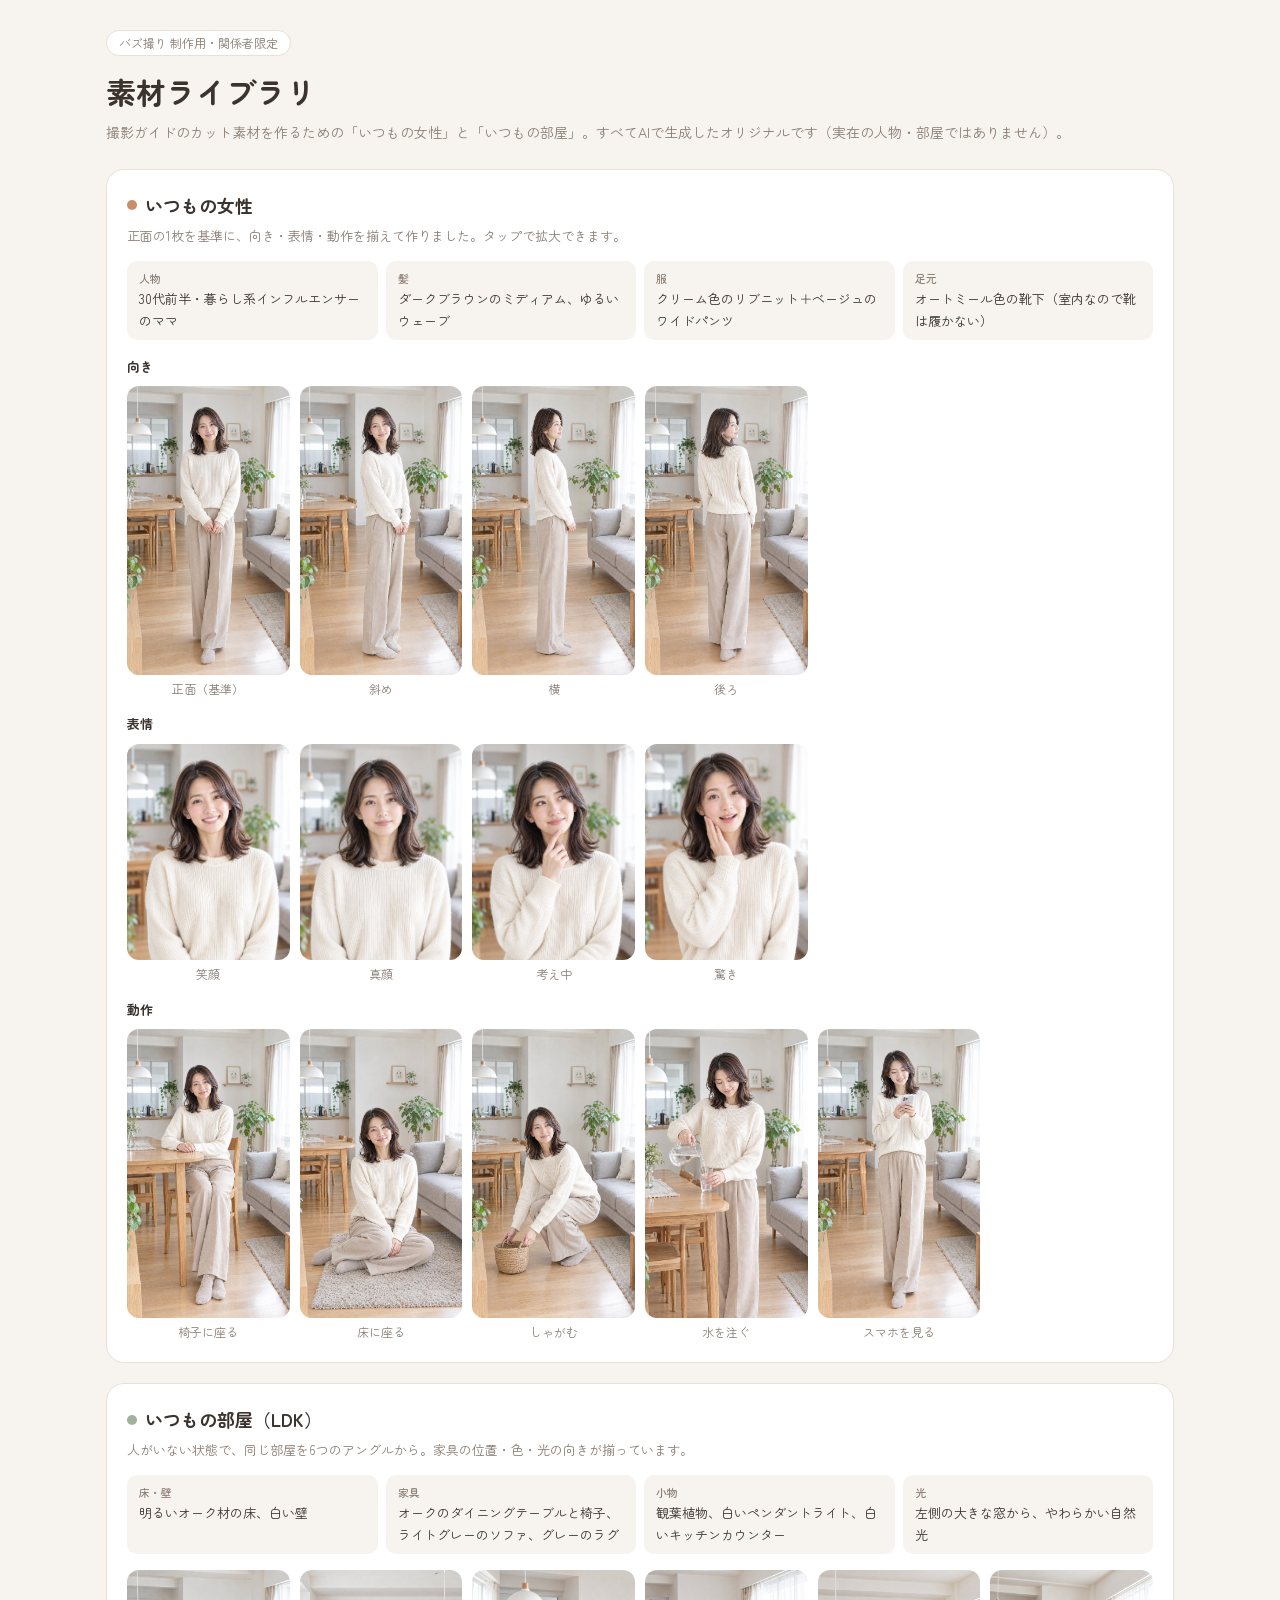
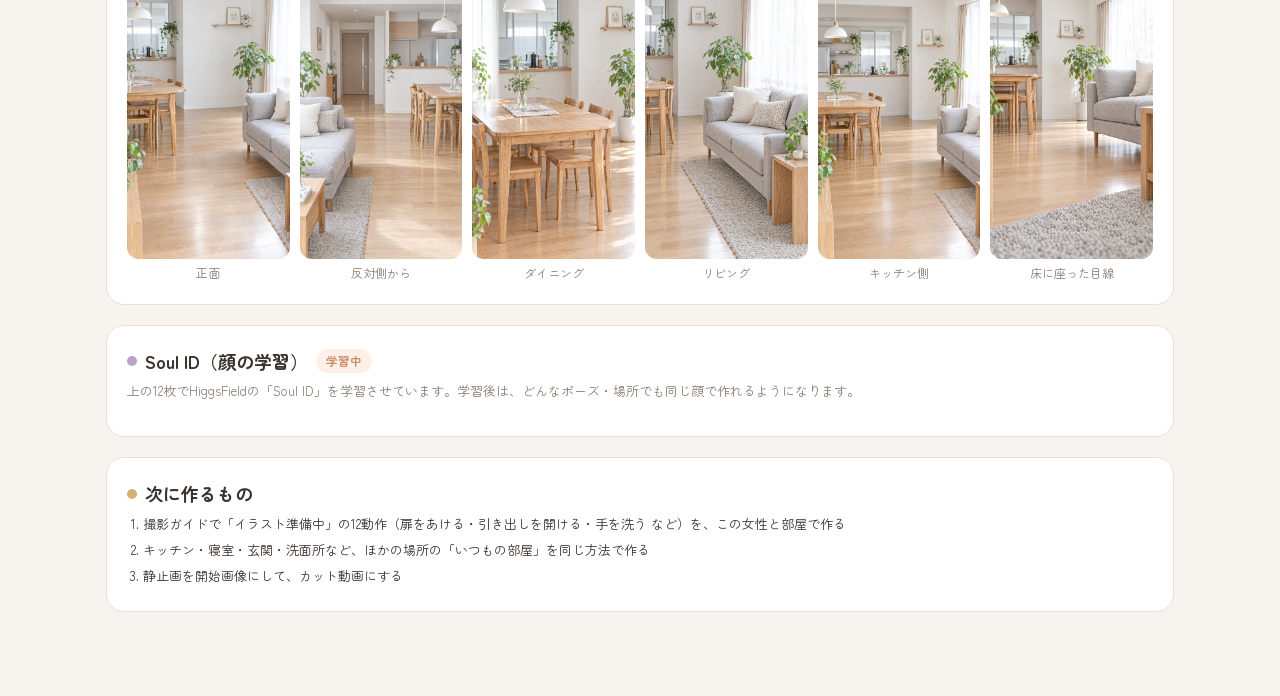
==== refs/index.html @ 51b1c828 "素材ライブラリ（いつもの女性・いつもの部屋）ページを追加 Co-Authored-By: Claude Opus 5.5 <noreply@anthropic.com>" ====
<!doctype html>
<html lang="ja">
<head>
<meta charset="utf-8">
<meta name="viewport" content="width=device-width,initial-scale=1">
<meta name="robots" content="noindex,nofollow">
<title>バズ撮り 素材ライブラリ</title>
<link rel="preconnect" href="https://fonts.googleapis.com">
<link href="https://fonts.googleapis.com/css2?family=Zen+Maru+Gothic:wght@500;700&display=swap" rel="stylesheet">
<style>
:root{--bg:#f7f3ee;--card:#fff;--ink:#3b332d;--sub:#8a7e74;--line:#e9e0d6;--accent:#c98f6b;--sage:#9fb39a}
*{box-sizing:border-box}
body{margin:0;background:var(--bg);color:var(--ink);font-family:"Zen Maru Gothic","Hiragino Sans",sans-serif;line-height:1.7}
.wrap{max-width:1100px;margin:0 auto;padding:28px 16px 64px}
.badge{display:inline-block;font-size:12px;background:#fff;border:1px solid var(--line);border-radius:99px;padding:2px 12px;color:var(--sub)}
h1{font-size:clamp(22px,4vw,30px);margin:10px 0 4px}
.lead{color:var(--sub);margin:0 0 24px;font-size:14px}
section{background:var(--card);border:1px solid var(--line);border-radius:18px;padding:20px;margin-bottom:20px}
h2{font-size:18px;margin:0 0 4px;display:flex;align-items:center;gap:8px}
h2 .dot{width:10px;height:10px;border-radius:50%;background:var(--accent)}
.desc{color:var(--sub);font-size:13px;margin:0 0 14px}
.spec{display:grid;grid-template-columns:repeat(auto-fit,minmax(200px,1fr));gap:8px;margin:0 0 16px;padding:0;list-style:none}
.spec li{background:var(--bg);border-radius:10px;padding:8px 12px;font-size:13px}
.spec b{display:block;font-size:11px;color:var(--sub);font-weight:500}
.grid{display:grid;grid-template-columns:repeat(auto-fill,minmax(150px,1fr));gap:10px}
.grid figure{margin:0;cursor:zoom-in}
.grid img{width:100%;aspect-ratio:9/16;object-fit:cover;border-radius:12px;background:#eee;display:block}
.grid.sq img{aspect-ratio:3/4}
figcaption{font-size:12px;color:var(--sub);text-align:center;margin-top:4px}
.group{font-size:13px;font-weight:700;margin:14px 0 8px;color:var(--ink)}
.status{display:inline-block;font-size:12px;border-radius:99px;padding:2px 10px;background:#fdf0e6;color:var(--accent)}
.status.ok{background:#eaf2e8;color:#5d7d57}
#lb{position:fixed;inset:0;background:rgba(40,32,26,.88);display:none;align-items:center;justify-content:center;padding:16px;z-index:9}
#lb.on{display:flex}#lb img{max-width:100%;max-height:90vh;border-radius:12px}
#lb p{position:absolute;bottom:14px;left:0;right:0;text-align:center;color:#fff;font-size:14px;margin:0}
.how{font-size:13px;margin:0;padding-left:1.2em}
.how li{margin-bottom:4px}
code{background:var(--bg);border-radius:6px;padding:1px 6px;font-size:12px}
</style>
</head>
<body>
<div class="wrap">
  <span class="badge">バズ撮り 制作用・関係者限定</span>
  <h1>素材ライブラリ</h1>
  <p class="lead">撮影ガイドのカット素材を作るための「いつもの女性」と「いつもの部屋」。すべてAIで生成したオリジナルです（実在の人物・部屋ではありません）。</p>

  <section>
    <h2><span class="dot"></span>いつもの女性</h2>
    <p class="desc">正面の1枚を基準に、向き・表情・動作を揃えて作りました。タップで拡大できます。</p>
    <ul class="spec">
      <li><b>人物</b>30代前半・暮らし系インフルエンサーのママ</li>
      <li><b>髪</b>ダークブラウンのミディアム、ゆるいウェーブ</li>
      <li><b>服</b>クリーム色のリブニット＋ベージュのワイドパンツ</li>
      <li><b>足元</b>オートミール色の靴下（室内なので靴は履かない）</li>
    </ul>
    <div class="group">向き</div>
    <div class="grid" id="g-dir"></div>
    <div class="group">表情</div>
    <div class="grid sq" id="g-face"></div>
    <div class="group">動作</div>
    <div class="grid" id="g-act"></div>
  </section>

  <section>
    <h2><span class="dot" style="background:var(--sage)"></span>いつもの部屋（LDK）</h2>
    <p class="desc">人がいない状態で、同じ部屋を6つのアングルから。家具の位置・色・光の向きが揃っています。</p>
    <ul class="spec">
      <li><b>床・壁</b>明るいオーク材の床、白い壁</li>
      <li><b>家具</b>オークのダイニングテーブルと椅子、ライトグレーのソファ、グレーのラグ</li>
      <li><b>小物</b>観葉植物、白いペンダントライト、白いキッチンカウンター</li>
      <li><b>光</b>左側の大きな窓から、やわらかい自然光</li>
    </ul>
    <div class="grid" id="g-room"></div>
  </section>

  <section id="soul">
    <h2><span class="dot" style="background:#b9a3c9"></span>Soul ID（顔の学習） <span class="status" id="soul-status">学習中</span></h2>
    <p class="desc">上の12枚でHiggsFieldの「Soul ID」を学習させています。学習後は、どんなポーズ・場所でも同じ顔で作れるようになります。</p>
    <div class="grid" id="g-soul"></div>
  </section>

  <section>
    <h2><span class="dot" style="background:#d3b36b"></span>次に作るもの</h2>
    <ol class="how">
      <li>撮影ガイドで「イラスト準備中」の12動作（扉をあける・引き出しを開ける・手を洗う など）を、この女性と部屋で作る</li>
      <li>キッチン・寝室・玄関・洗面所など、ほかの場所の「いつもの部屋」を同じ方法で作る</li>
      <li>静止画を開始画像にして、カット動画にする</li>
    </ol>
  </section>
</div>
<div id="lb"><img alt=""><p></p></div>
<script>
const D={
 "g-dir":[["00_base_front","正面（基準）"],["01_threequarter","斜め"],["02_profile","横"],["03_back","後ろ"]],
 "g-face":[["04_laugh","笑顔"],["05_neutral","真顔"],["06_think","考え中"],["07_surprise","驚き"]],
 "g-act":[["08_sit_chair","椅子に座る"],["09_sit_floor","床に座る"],["10_crouch","しゃがむ"],["11_pour","水を注ぐ"],["12_phone","スマホを見る"]],
 "g-room":[["01_front","正面"],["02_reverse","反対側から"],["03_dining","ダイニング"],["04_living","リビング"],["05_kitchen","キッチン側"],["06_lowangle","床に座った目線"]]
};
const SOUL=window.SOUL||[];
function fig(src,cap){return `<figure data-src="${src}" data-cap="${cap}"><img loading="lazy" src="${src}" alt="${cap}"><figcaption>${cap}</figcaption></figure>`}
for(const [id,list] of Object.entries(D)){
  const sub=id==="g-room"?"room_ldk":"set_v1";
  document.getElementById(id).innerHTML=list.map(([f,c])=>fig(`img/${sub}__${f}.jpg`,c)).join("");
}
if(SOUL.length){document.getElementById("g-soul").innerHTML=SOUL.map(([f,c])=>fig(`img/${f}.jpg`,c)).join("");const s=document.getElementById("soul-status");s.textContent="学習済み";s.classList.add("ok")}
const lb=document.getElementById("lb");
document.addEventListener("click",e=>{const f=e.target.closest("figure");if(f){lb.querySelector("img").src=f.dataset.src;lb.querySelector("p").textContent=f.dataset.cap;lb.classList.add("on")}else if(e.target.closest("#lb"))lb.classList.remove("on")});
</script>
</body>
</html>
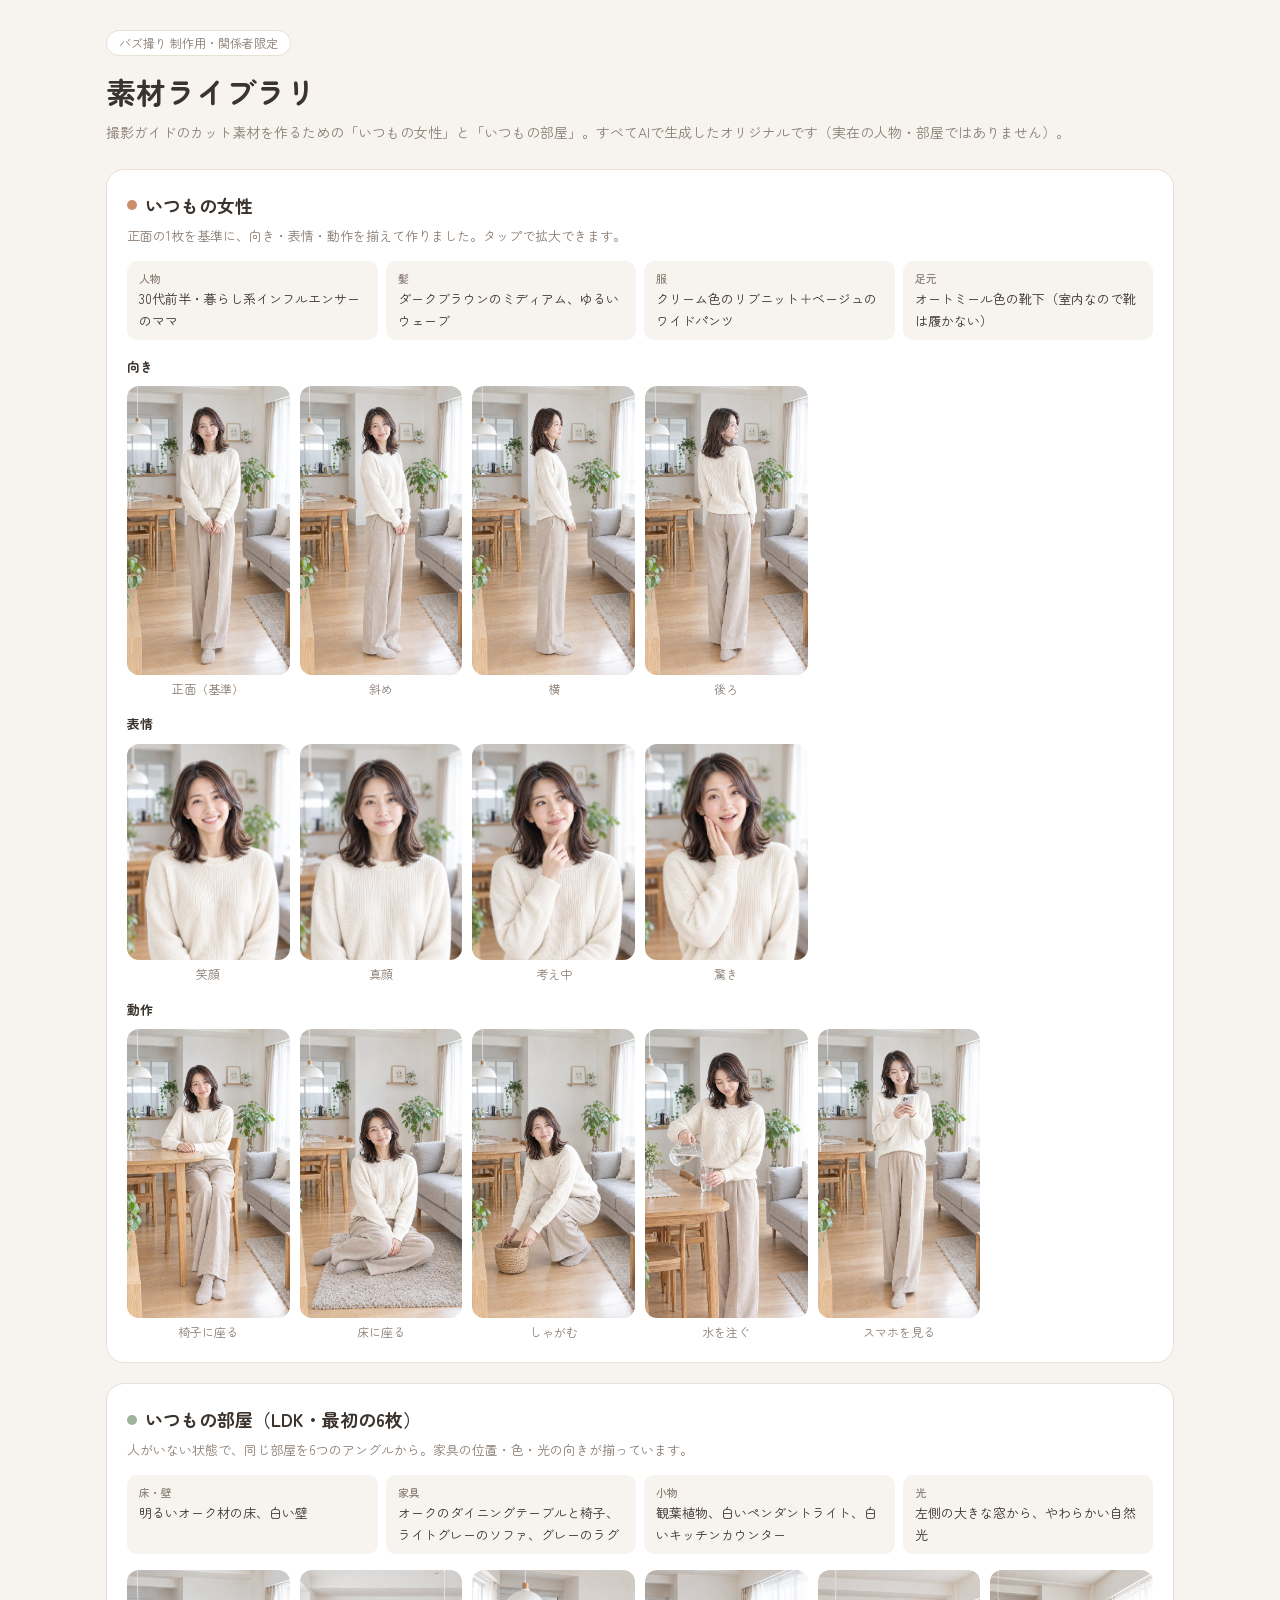
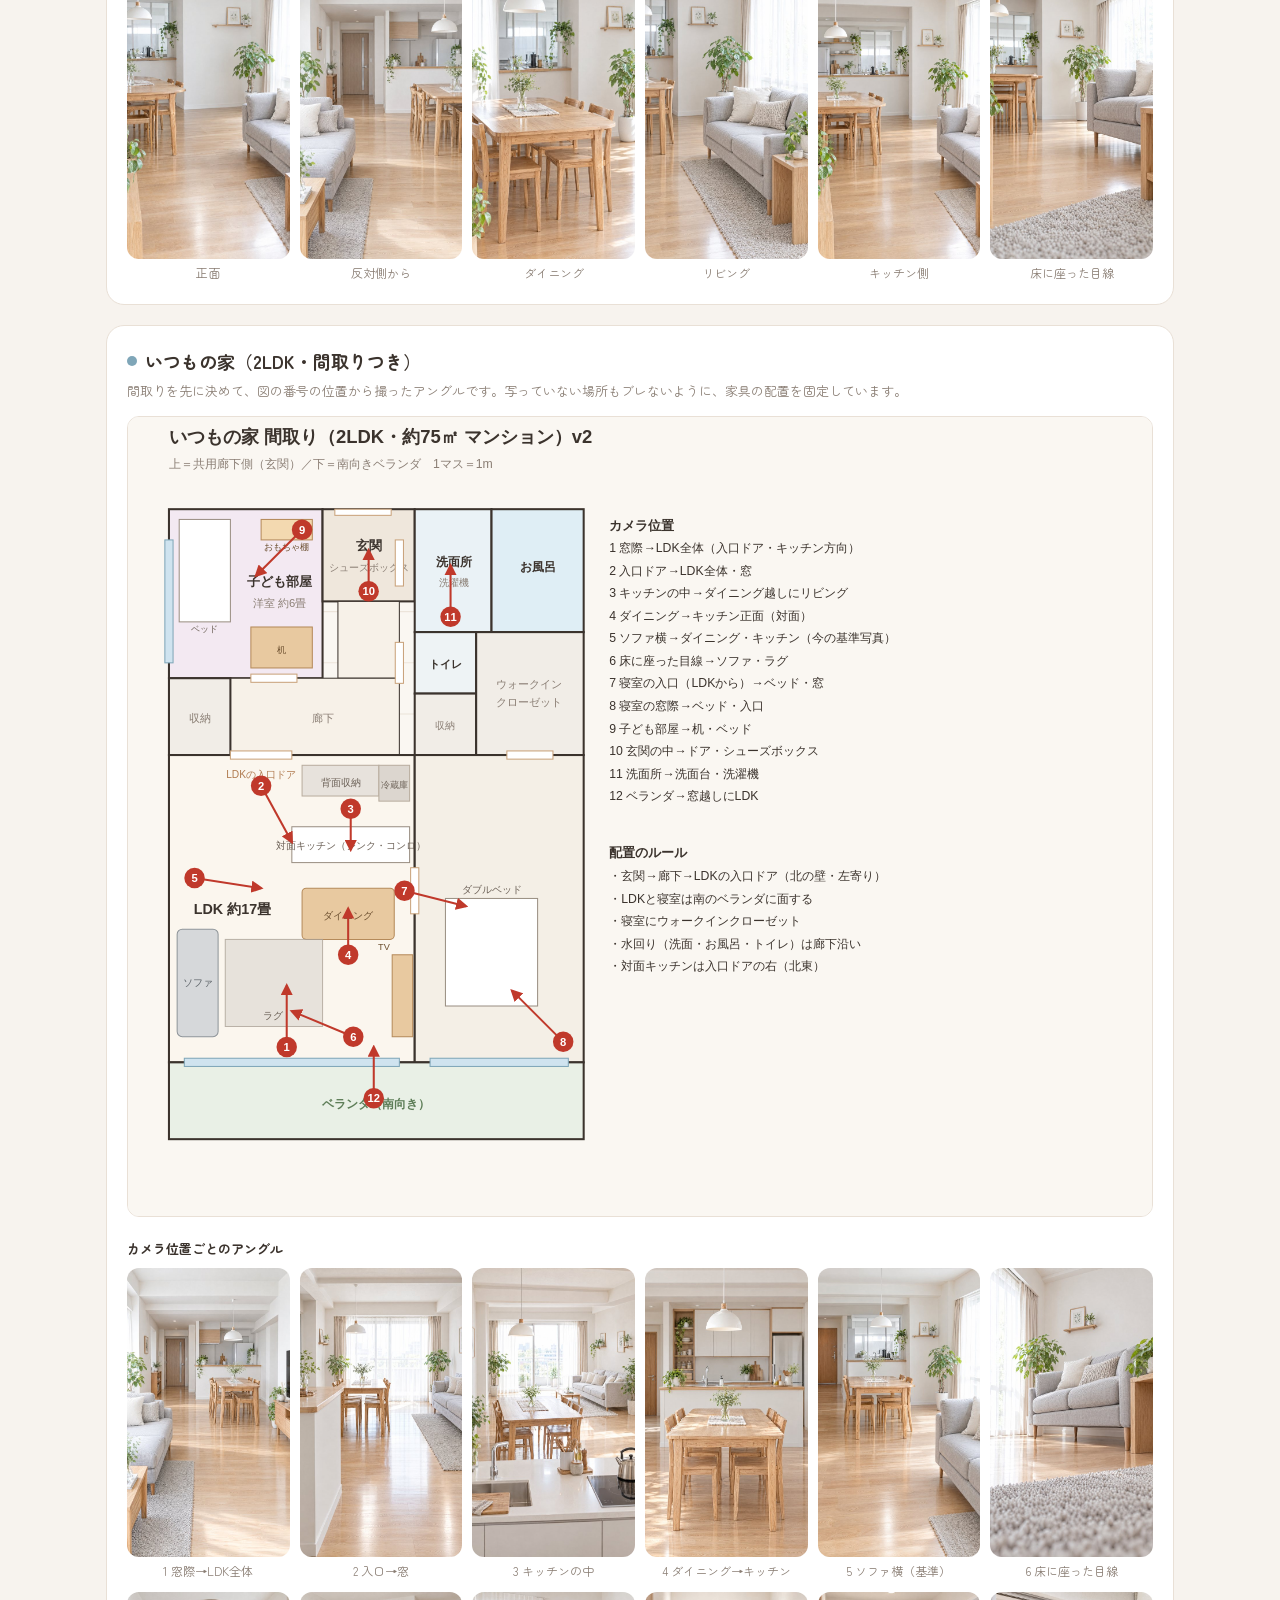
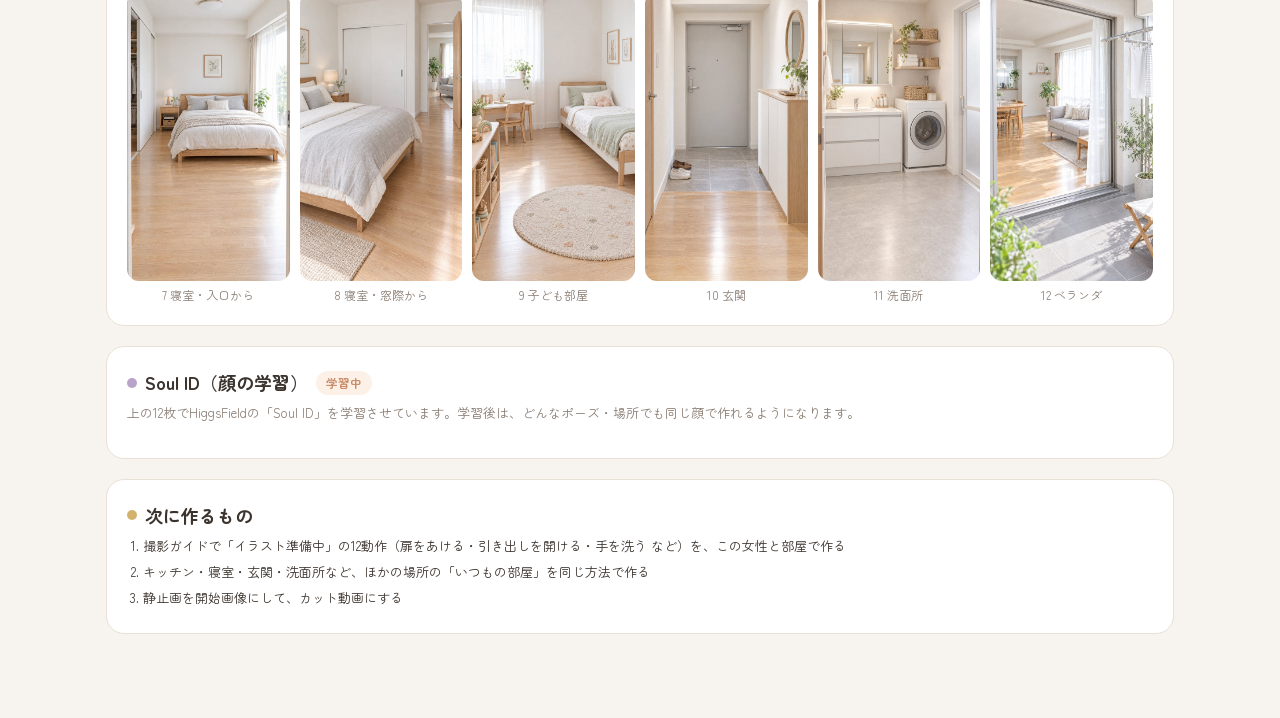
==== commit 28a9edbc: "素材ライブラリに家全体（間取り図＋12アングル）を追加 Co-Authored-By: Claude Opus 5.5 <noreply@anthropic.com>" ====
--- a/refs/index.html
+++ b/refs/index.html
@@ -62,7 +62,7 @@
   </section>
 
   <section>
-    <h2><span class="dot" style="background:var(--sage)"></span>いつもの部屋（LDK）</h2>
+    <h2><span class="dot" style="background:var(--sage)"></span>いつもの部屋（LDK・最初の6枚）</h2>
     <p class="desc">人がいない状態で、同じ部屋を6つのアングルから。家具の位置・色・光の向きが揃っています。</p>
     <ul class="spec">
       <li><b>床・壁</b>明るいオーク材の床、白い壁</li>
@@ -71,6 +71,14 @@
       <li><b>光</b>左側の大きな窓から、やわらかい自然光</li>
     </ul>
     <div class="grid" id="g-room"></div>
+  </section>
+
+  <section>
+    <h2><span class="dot" style="background:#7fa6b8"></span>いつもの家（2LDK・間取りつき）</h2>
+    <p class="desc">間取りを先に決めて、図の番号の位置から撮ったアングルです。写っていない場所もブレないように、家具の配置を固定しています。</p>
+    <a href="img/floorplan_house_v2.svg" target="_blank"><img src="img/floorplan_house_v2.svg" alt="間取り図" style="width:100%;border:1px solid var(--line);border-radius:12px;background:#fff"></a>
+    <div class="group">カメラ位置ごとのアングル</div>
+    <div class="grid" id="g-house"></div>
   </section>
 
   <section id="soul">
@@ -94,12 +102,13 @@
  "g-dir":[["00_base_front","正面（基準）"],["01_threequarter","斜め"],["02_profile","横"],["03_back","後ろ"]],
  "g-face":[["04_laugh","笑顔"],["05_neutral","真顔"],["06_think","考え中"],["07_surprise","驚き"]],
  "g-act":[["08_sit_chair","椅子に座る"],["09_sit_floor","床に座る"],["10_crouch","しゃがむ"],["11_pour","水を注ぐ"],["12_phone","スマホを見る"]],
+ "g-house":[["01_ldk_window_to_north","1 窓際→LDK全体"],["02_ldk_door_to_window","2 入口→窓"],["03_kitchen_inside","3 キッチンの中"],["04_dining_to_kitchen","4 ダイニング→キッチン"],["05_sofa_side_to_east","5 ソファ横（基準）"],["06_floor_low_sofa","6 床に座った目線"],["07_bedroom_door","7 寝室・入口から"],["08_bedroom_window","8 寝室・窓際から"],["09_kidsroom","9 子ども部屋"],["10_genkan","10 玄関"],["11_washroom","11 洗面所"],["12_balcony","12 ベランダ"]],
  "g-room":[["01_front","正面"],["02_reverse","反対側から"],["03_dining","ダイニング"],["04_living","リビング"],["05_kitchen","キッチン側"],["06_lowangle","床に座った目線"]]
 };
 const SOUL=window.SOUL||[];
 function fig(src,cap){return `<figure data-src="${src}" data-cap="${cap}"><img loading="lazy" src="${src}" alt="${cap}"><figcaption>${cap}</figcaption></figure>`}
 for(const [id,list] of Object.entries(D)){
-  const sub=id==="g-room"?"room_ldk":"set_v1";
+  const sub=id==="g-room"?"room_ldk":id==="g-house"?"house_v2":"set_v1";
   document.getElementById(id).innerHTML=list.map(([f,c])=>fig(`img/${sub}__${f}.jpg`,c)).join("");
 }
 if(SOUL.length){document.getElementById("g-soul").innerHTML=SOUL.map(([f,c])=>fig(`img/${f}.jpg`,c)).join("");const s=document.getElementById("soul-status");s.textContent="学習済み";s.classList.add("ok")}
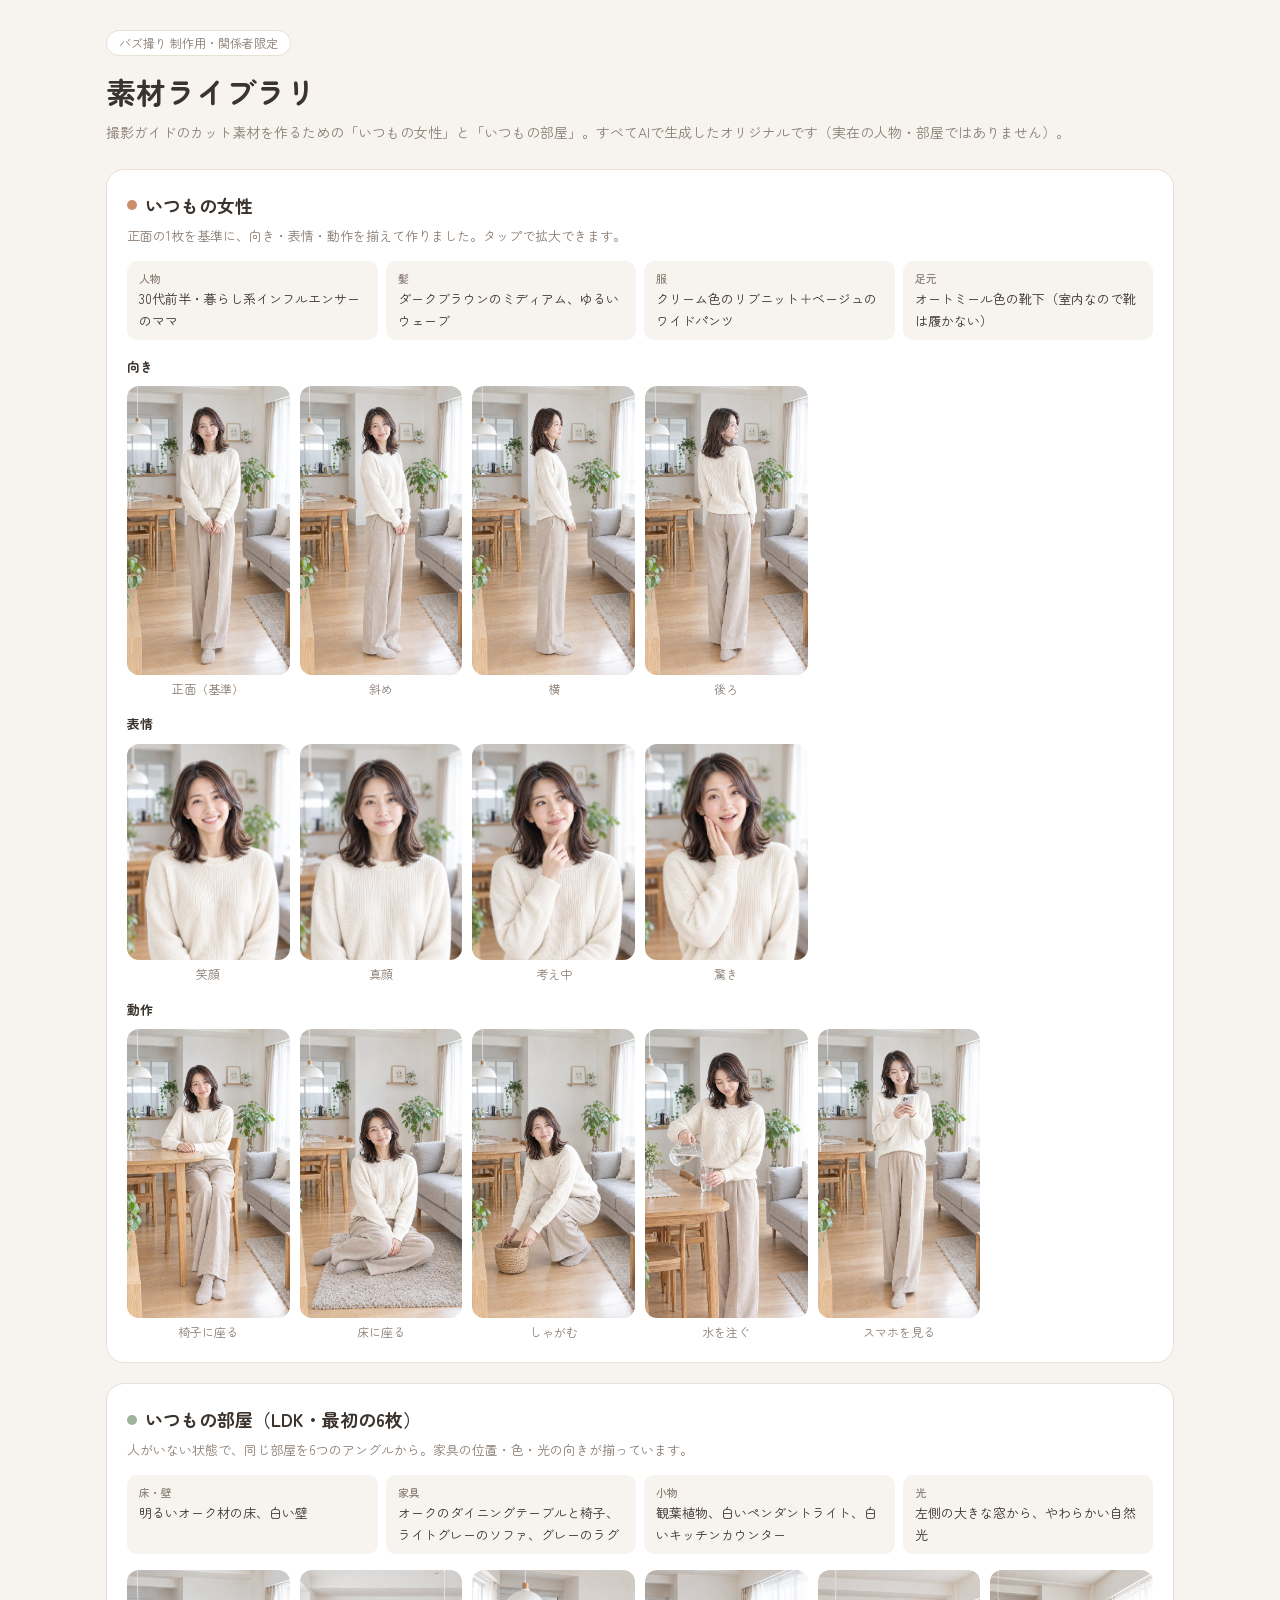
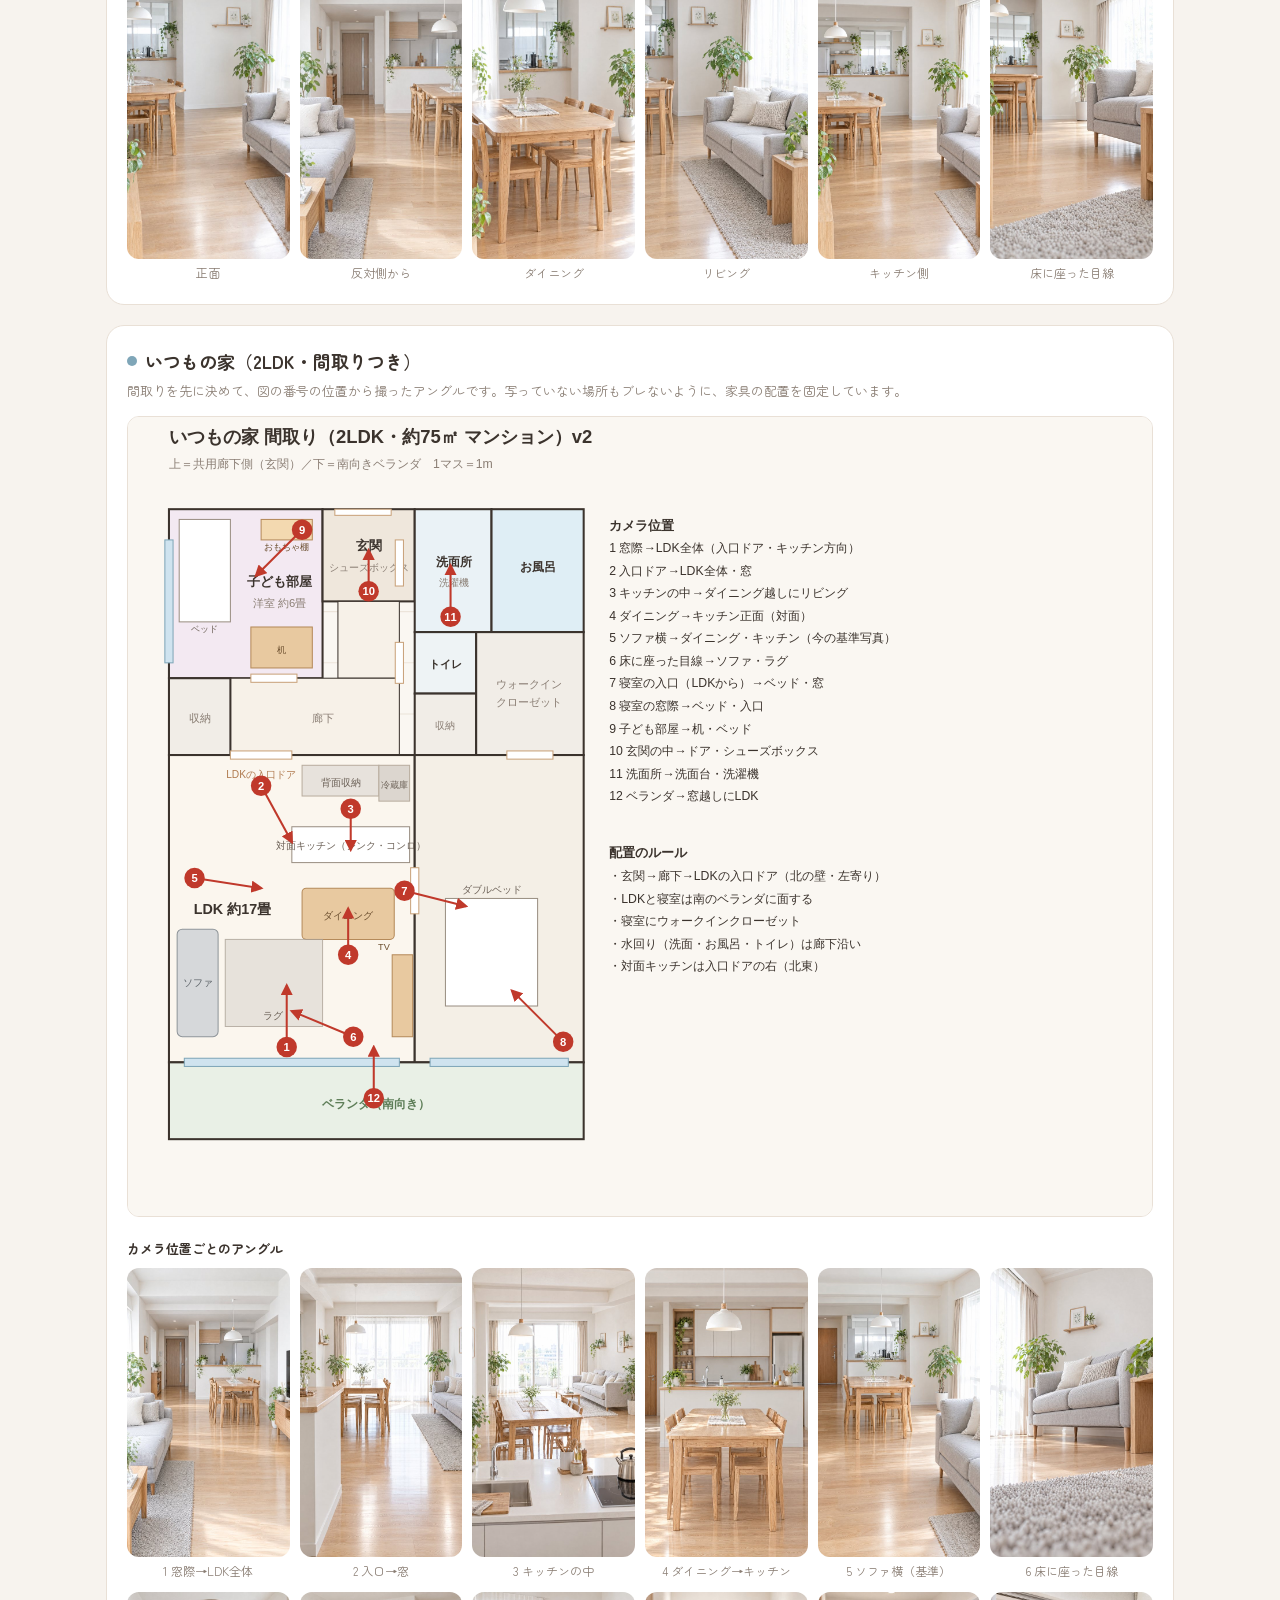
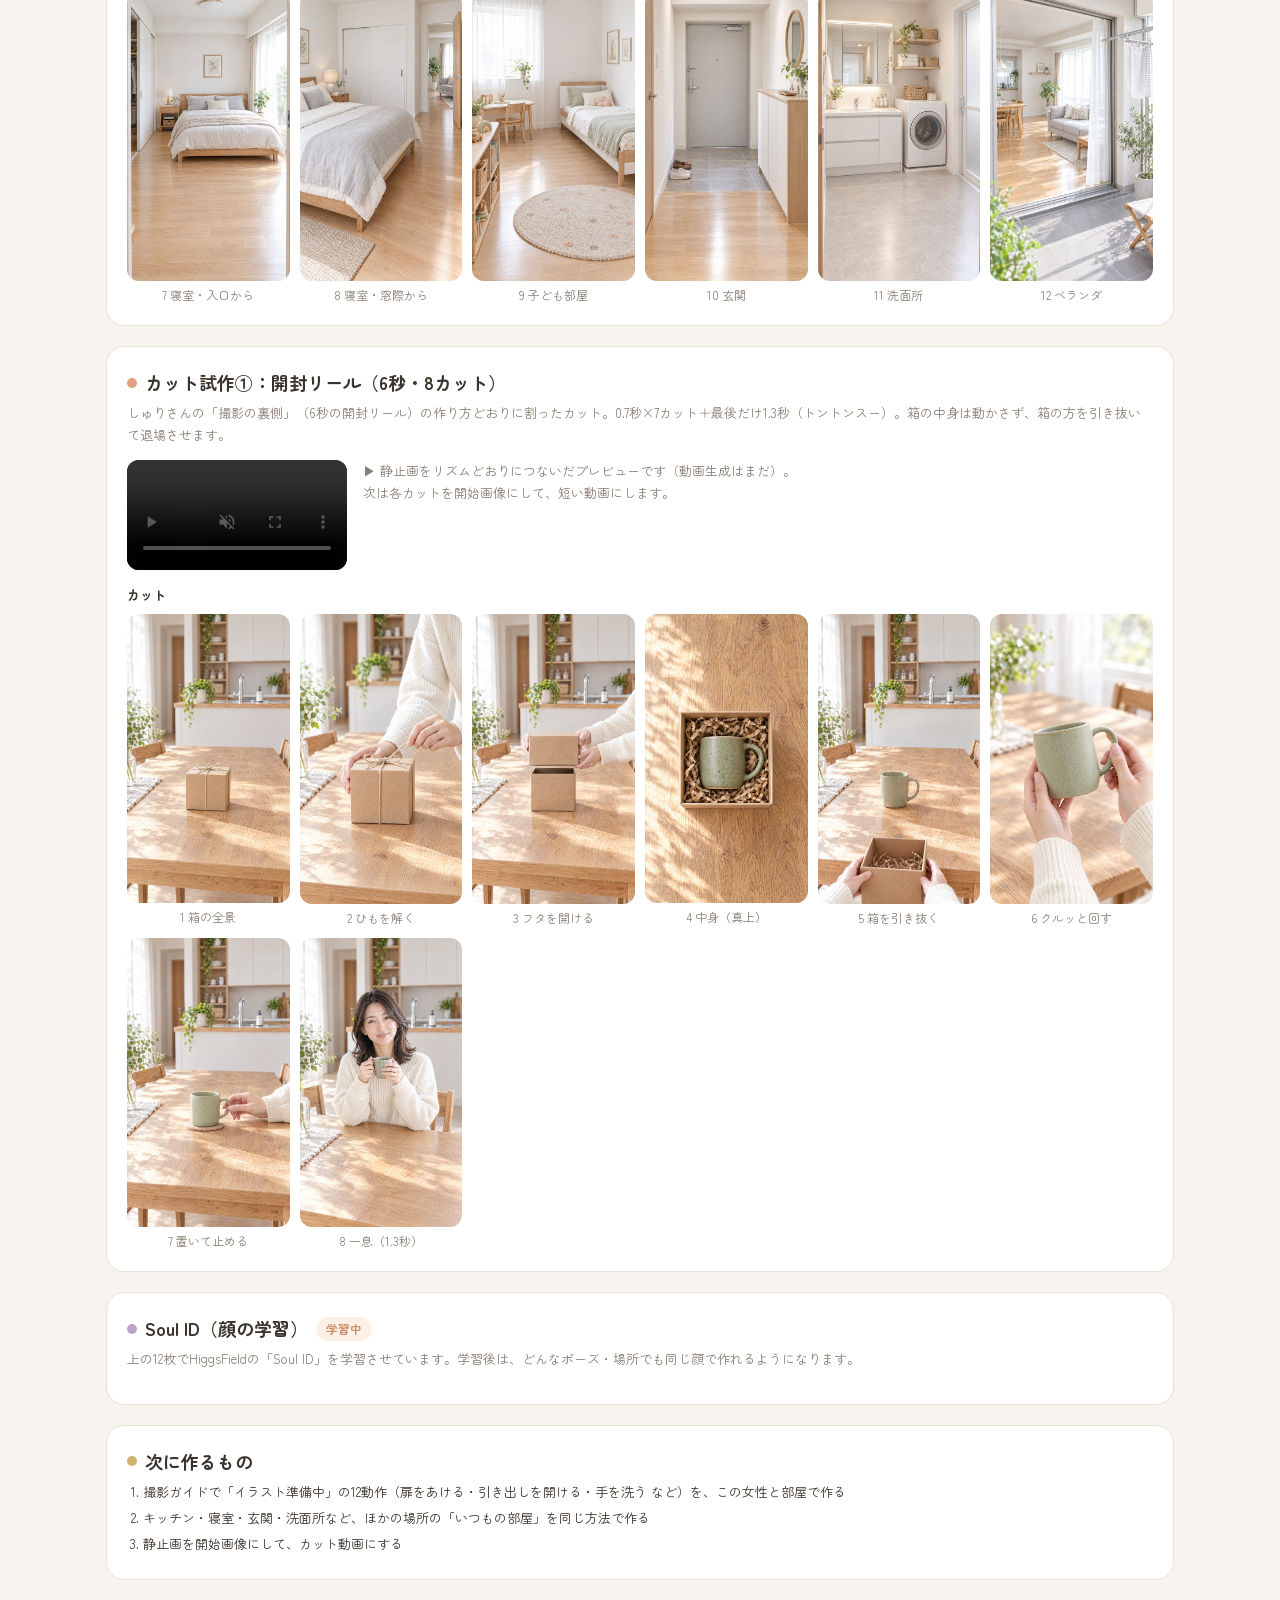
==== commit 3a253dea: "素材ライブラリに開封リール8カット＋6秒プレビューを追加 Co-Authored-By: Claude Opus 5.5 <noreply@anthropic.com>" ====
--- a/refs/index.html
+++ b/refs/index.html
@@ -81,6 +81,17 @@
     <div class="grid" id="g-house"></div>
   </section>
 
+  <section>
+    <h2><span class="dot" style="background:#e0a17d"></span>カット試作①：開封リール（6秒・8カット）</h2>
+    <p class="desc">しゅりさんの「撮影の裏側」（6秒の開封リール）の作り方どおりに割ったカット。0.7秒×7カット＋最後だけ1.3秒（トントンスー）。箱の中身は動かさず、箱の方を引き抜いて退場させます。</p>
+    <div style="display:flex;gap:16px;flex-wrap:wrap;align-items:flex-start">
+      <video src="img/unbox_preview.mp4" controls loop muted playsinline style="width:220px;border-radius:12px;background:#000"></video>
+      <p class="desc" style="flex:1;min-width:200px;margin:0">▶ 静止画をリズムどおりにつないだプレビューです（動画生成はまだ）。<br>次は各カットを開始画像にして、短い動画にします。</p>
+    </div>
+    <div class="group">カット</div>
+    <div class="grid" id="g-unbox"></div>
+  </section>
+
   <section id="soul">
     <h2><span class="dot" style="background:#b9a3c9"></span>Soul ID（顔の学習） <span class="status" id="soul-status">学習中</span></h2>
     <p class="desc">上の12枚でHiggsFieldの「Soul ID」を学習させています。学習後は、どんなポーズ・場所でも同じ顔で作れるようになります。</p>
@@ -103,12 +114,13 @@
  "g-face":[["04_laugh","笑顔"],["05_neutral","真顔"],["06_think","考え中"],["07_surprise","驚き"]],
  "g-act":[["08_sit_chair","椅子に座る"],["09_sit_floor","床に座る"],["10_crouch","しゃがむ"],["11_pour","水を注ぐ"],["12_phone","スマホを見る"]],
  "g-house":[["01_ldk_window_to_north","1 窓際→LDK全体"],["02_ldk_door_to_window","2 入口→窓"],["03_kitchen_inside","3 キッチンの中"],["04_dining_to_kitchen","4 ダイニング→キッチン"],["05_sofa_side_to_east","5 ソファ横（基準）"],["06_floor_low_sofa","6 床に座った目線"],["07_bedroom_door","7 寝室・入口から"],["08_bedroom_window","8 寝室・窓際から"],["09_kidsroom","9 子ども部屋"],["10_genkan","10 玄関"],["11_washroom","11 洗面所"],["12_balcony","12 ベランダ"]],
+ "g-unbox":[["c1_box","1 箱の全景"],["c2_twine","2 ひもを解く"],["c3_lid","3 フタを開ける"],["c4_topdown","4 中身（真上）"],["c5_boxaway","5 箱を引き抜く"],["c6_turn","6 クルッと回す"],["c7_setdown","7 置いて止める"],["c8_smile","8 一息（1.3秒）"]],
  "g-room":[["01_front","正面"],["02_reverse","反対側から"],["03_dining","ダイニング"],["04_living","リビング"],["05_kitchen","キッチン側"],["06_lowangle","床に座った目線"]]
 };
 const SOUL=window.SOUL||[];
 function fig(src,cap){return `<figure data-src="${src}" data-cap="${cap}"><img loading="lazy" src="${src}" alt="${cap}"><figcaption>${cap}</figcaption></figure>`}
 for(const [id,list] of Object.entries(D)){
-  const sub=id==="g-room"?"room_ldk":id==="g-house"?"house_v2":"set_v1";
+  const sub=id==="g-room"?"room_ldk":id==="g-house"?"house_v2":id==="g-unbox"?"unbox":"set_v1";
   document.getElementById(id).innerHTML=list.map(([f,c])=>fig(`img/${sub}__${f}.jpg`,c)).join("");
 }
 if(SOUL.length){document.getElementById("g-soul").innerHTML=SOUL.map(([f,c])=>fig(`img/${f}.jpg`,c)).join("");const s=document.getElementById("soul-status");s.textContent="学習済み";s.classList.add("ok")}
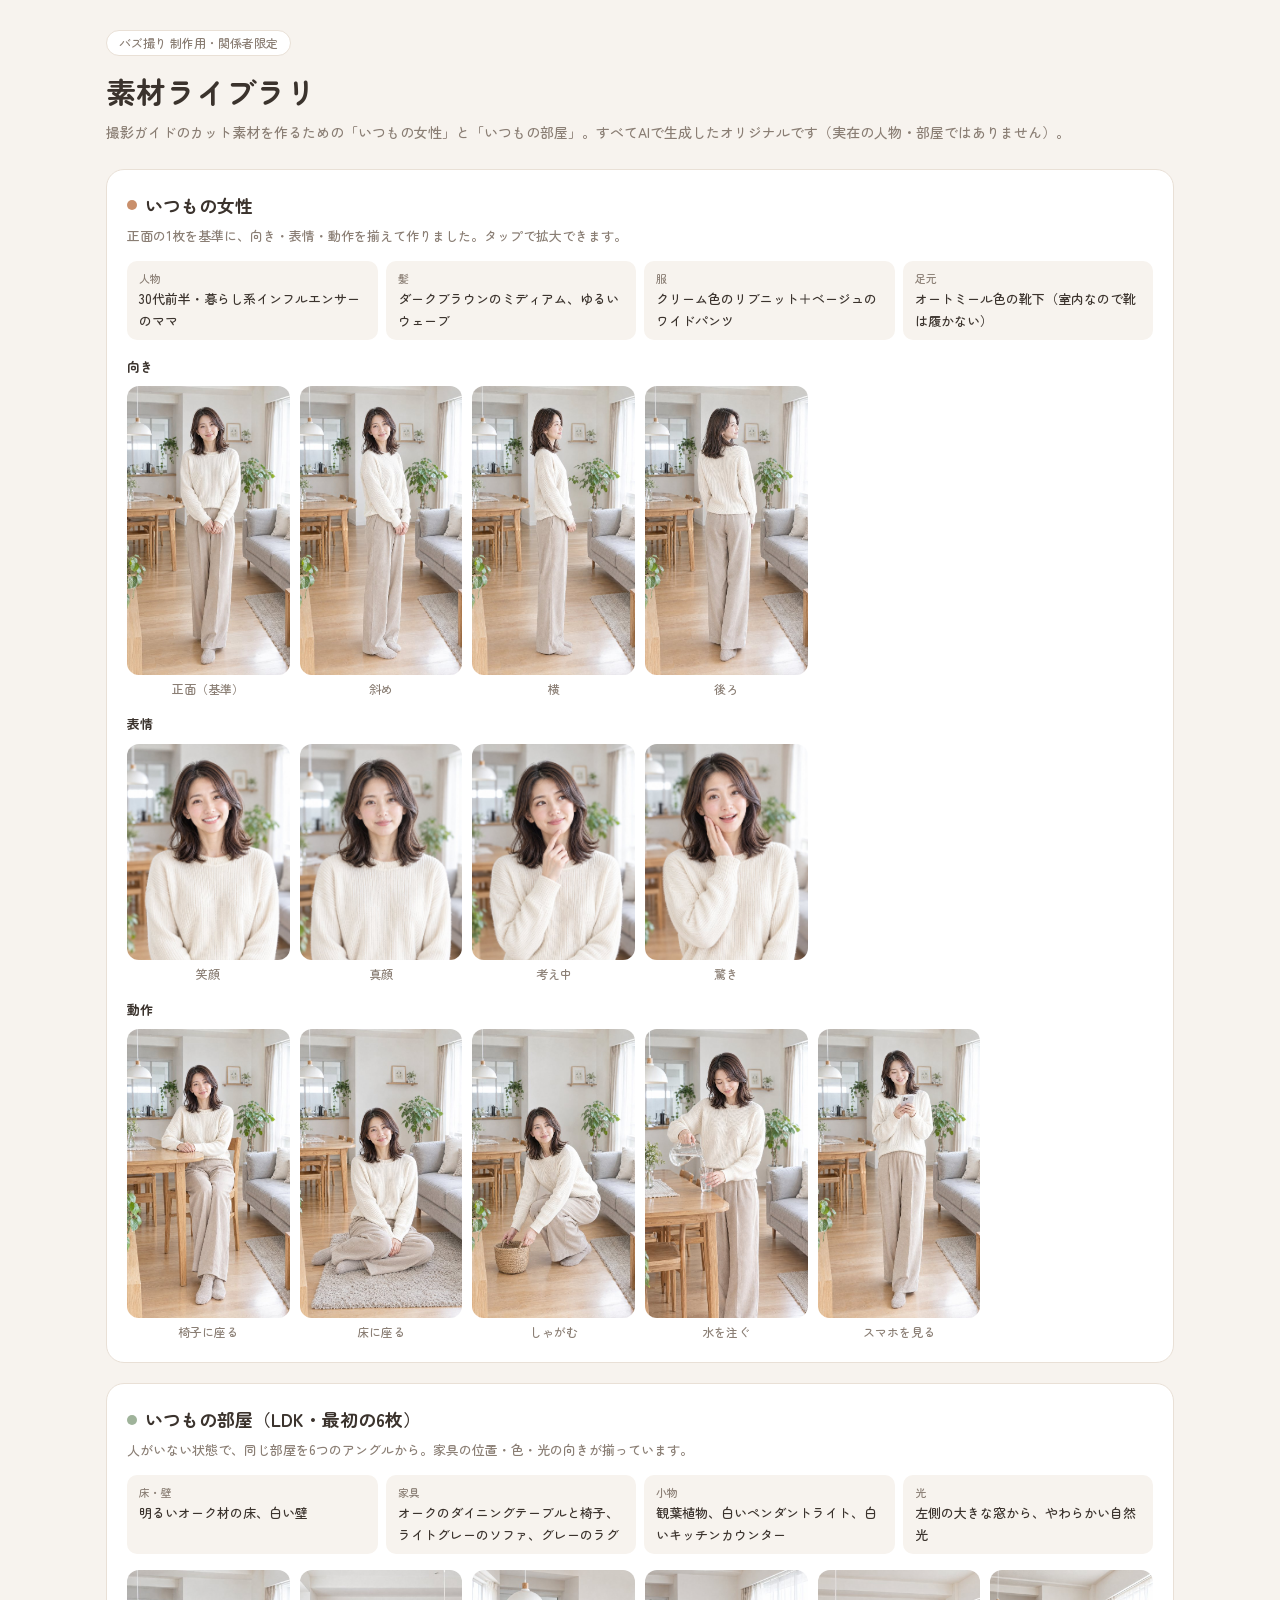
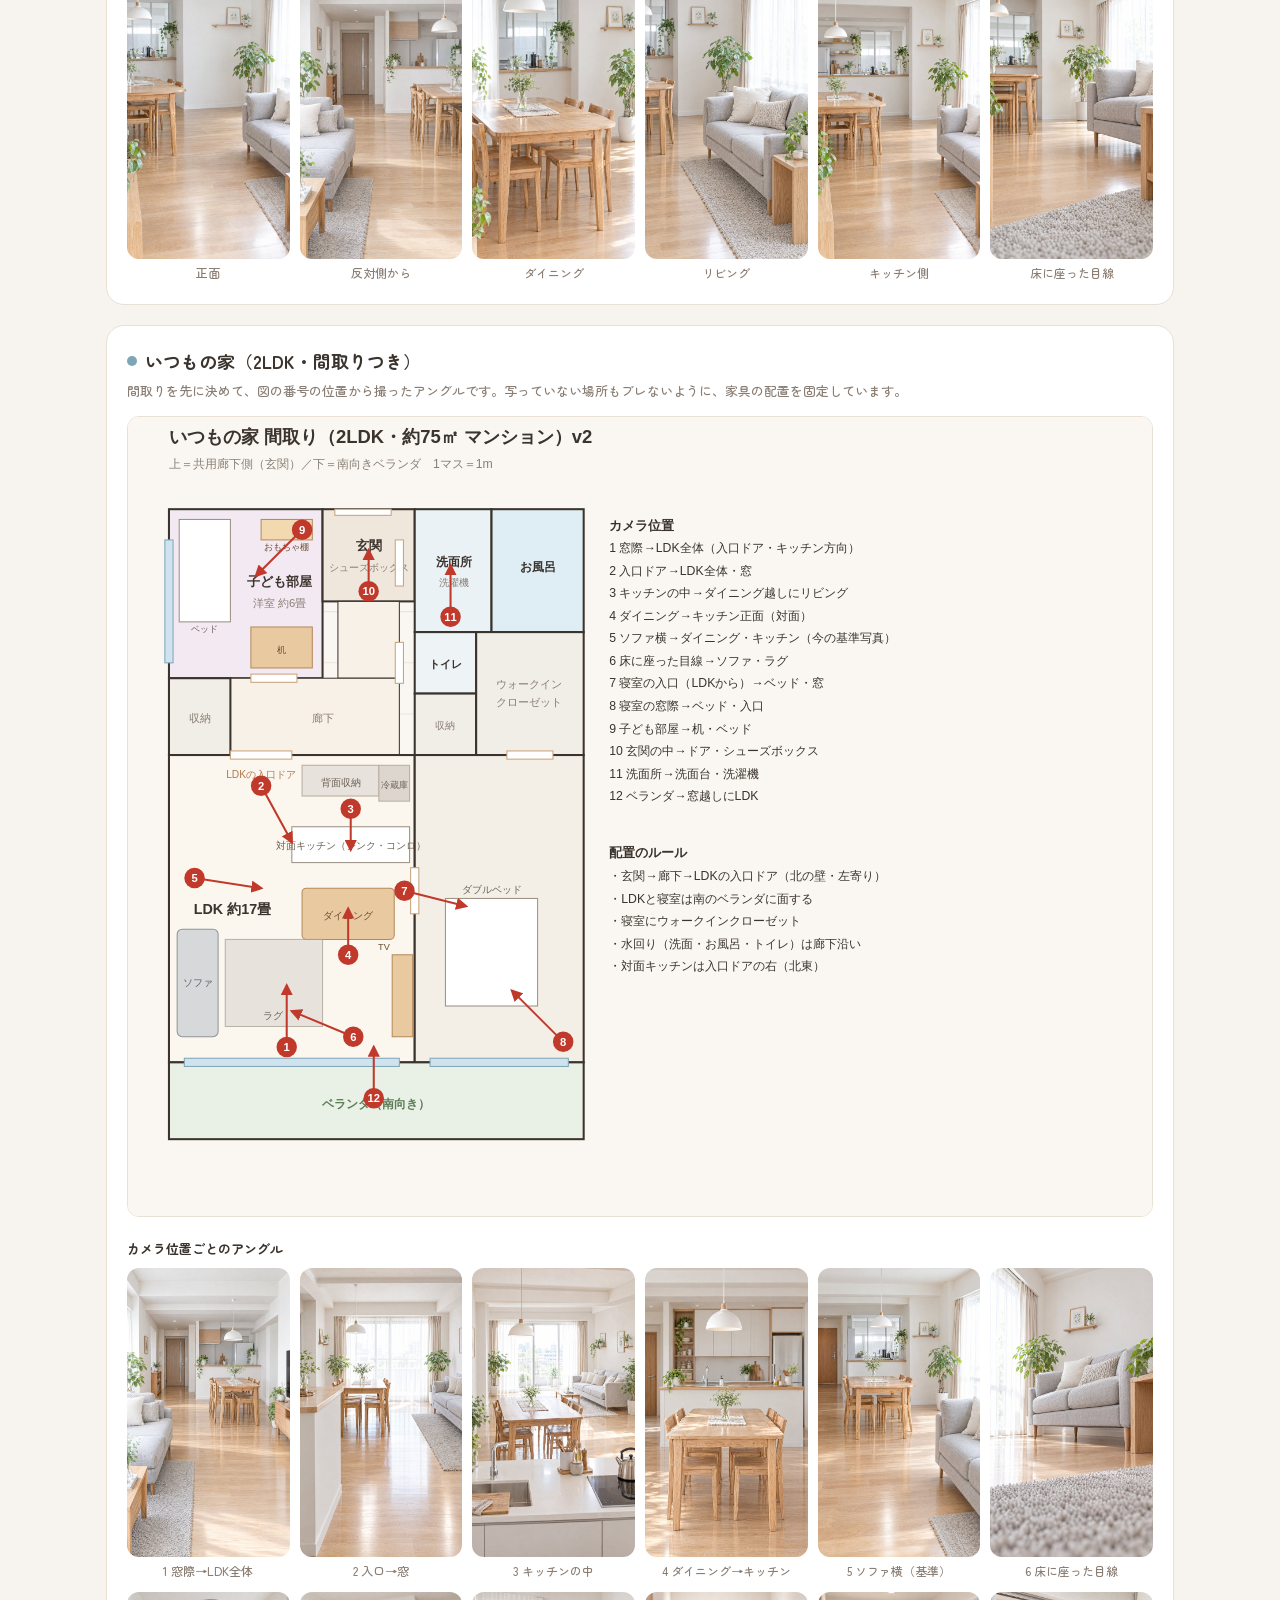
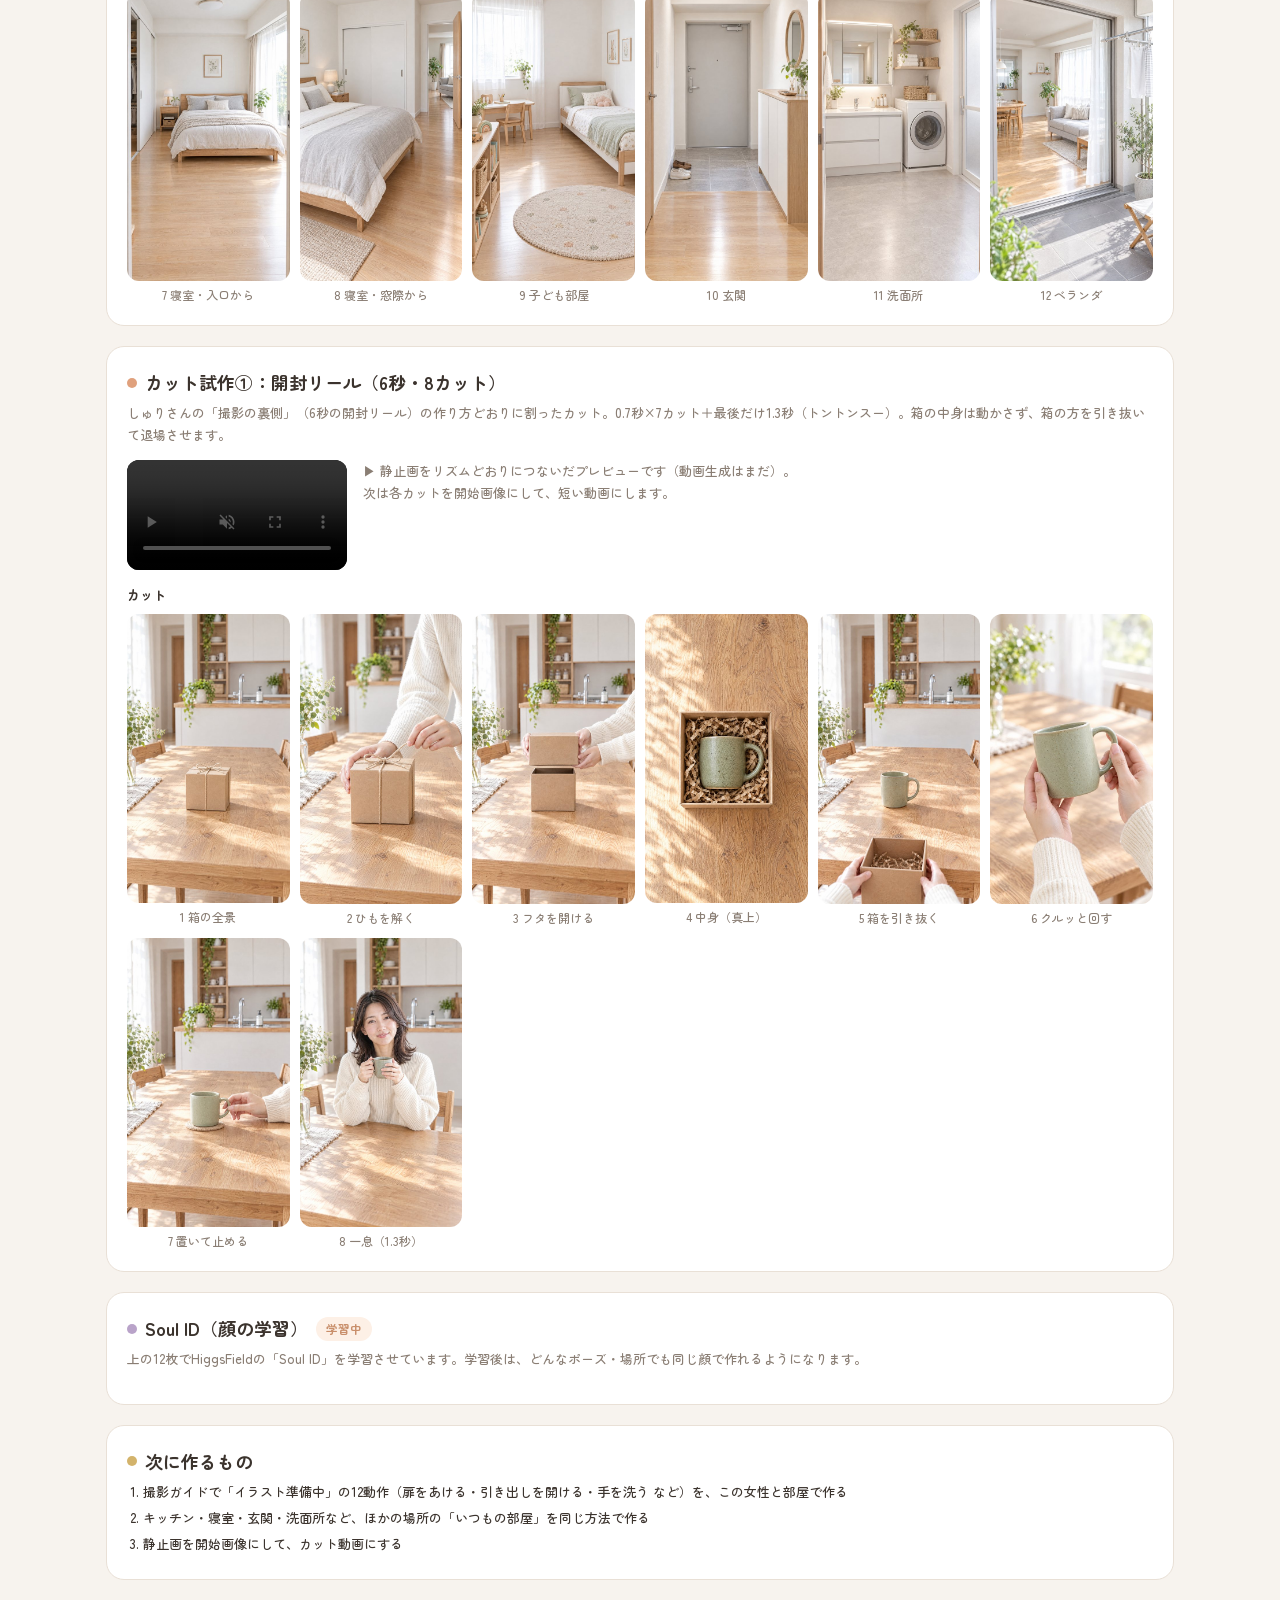
==== commit 603ac4d7: "Google Fonts の直リンクをやめ、使う文字だけに絞ったフォントをサイト内から配信（EU の IP 送信対策・scripts/selfhost_fonts.py） Co-Authored-By" ====
--- a/refs/index.html
+++ b/refs/index.html
@@ -5,8 +5,7 @@
 <meta name="viewport" content="width=device-width,initial-scale=1">
 <meta name="robots" content="noindex,nofollow">
 <title>バズ撮り 素材ライブラリ</title>
-<link rel="preconnect" href="https://fonts.googleapis.com">
-<link href="https://fonts.googleapis.com/css2?family=Zen+Maru+Gothic:wght@500;700&display=swap" rel="stylesheet">
+<link rel="stylesheet" href="../fonts/fonts.css">
 <style>
 :root{--bg:#f7f3ee;--card:#fff;--ink:#3b332d;--sub:#8a7e74;--line:#e9e0d6;--accent:#c98f6b;--sage:#9fb39a}
 *{box-sizing:border-box}
--- a/fonts/fonts.css
+++ b/fonts/fonts.css
@@ -0,0 +1,4 @@
+/* selfhost_fonts.py で生成（Google Fonts を使わずサイト内から配信） */
+@font-face { font-family: 'Zen Maru Gothic'; font-style: normal; font-weight: 500; font-display: swap; src: url('zen-maru-gothic-500.woff') format('woff'); }
+@font-face { font-family: 'Zen Maru Gothic'; font-style: normal; font-weight: 700; font-display: swap; src: url('zen-maru-gothic-700.woff') format('woff'); }
+@font-face { font-family: 'Zen Maru Gothic'; font-style: normal; font-weight: 900; font-display: swap; src: url('zen-maru-gothic-900.woff') format('woff'); }
